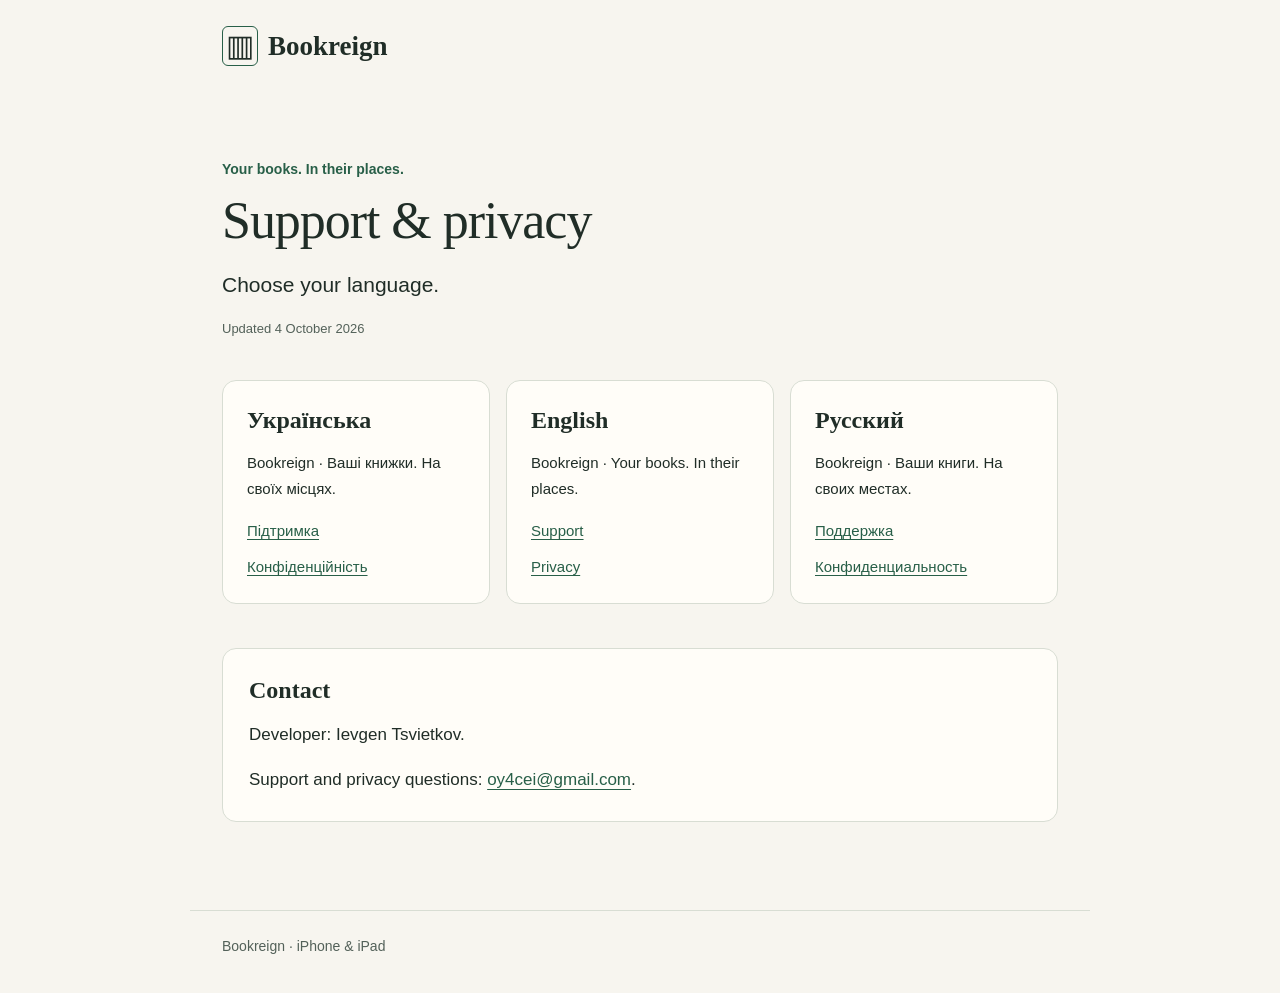
==== index.html @ b02b5311 "Publish Bookreign support and privacy pages" ====
<!doctype html>
<html lang="en"><head><meta charset="utf-8"><meta name="viewport" content="width=device-width, initial-scale=1"><meta name="color-scheme" content="light dark"><title>Bookreign · Support &amp; privacy</title><link rel="stylesheet" href="styles.css"></head><body><header class="site-header"><span class="brand"><span class="book-mark" aria-hidden="true">▥</span>Bookreign</span></header><main id="main"><div class="hero"><p class="eyebrow">Your books. In their places.</p><h1>Support &amp; privacy</h1><p class="lead">Choose your language.</p><p class="meta">Updated 4 October 2026</p></div><div class="language-cards"><section lang="uk"><h2>Українська</h2><p>Bookreign · Ваші книжки. На своїх місцях.</p><a href="support-uk.html">Підтримка</a><a href="privacy-uk.html">Конфіденційність</a></section><section lang="en"><h2>English</h2><p>Bookreign · Your books. In their places.</p><a href="support-en.html">Support</a><a href="privacy-en.html">Privacy</a></section><section lang="ru"><h2>Русский</h2><p>Bookreign · Ваши книги. На своих местах.</p><a href="support-ru.html">Поддержка</a><a href="privacy-ru.html">Конфиденциальность</a></section></div><section class="contact" id="contact"><h2>Contact</h2><p>Developer: Ievgen Tsvietkov.</p><p>Support and privacy questions: <a href="mailto:oy4cei@gmail.com">oy4cei@gmail.com</a>.</p></section></main><footer>Bookreign · iPhone &amp; iPad</footer></body></html>
---- styles.css ----
:root { color-scheme: light dark; --paper:#f7f5ef; --card:#fffdf8; --ink:#202d27; --muted:#536159; --forest:#285f48; --line:#d8ddd3; --notice:#fbefd3; --notice-ink:#614815; --focus:#ad5429; }
* { box-sizing:border-box; }
html { scroll-behavior:smooth; }
body { margin:0; background:var(--paper); color:var(--ink); font:17px/1.7 -apple-system,BlinkMacSystemFont,"Segoe UI",sans-serif; overflow-wrap:break-word; }
a { color:var(--forest); text-underline-offset:.22em; }
a:hover { text-decoration-thickness:2px; }
a:focus-visible,summary:focus-visible { outline:3px solid var(--focus); outline-offset:5px; border-radius:3px; }
.site-header,.page-nav,main,footer { max-width:900px; margin:auto; padding-inline:32px; }
.site-header { display:flex; justify-content:space-between; align-items:center; gap:20px; padding-block:26px 18px; }
.brand { display:inline-flex; align-items:center; gap:10px; font:700 27px/1.2 Georgia,serif; text-decoration:none; }
.book-mark { display:grid; place-items:center; width:36px; height:40px; border:1px solid var(--forest); border-radius:6px; font:30px/1 Georgia,serif; }
.languages { display:flex; flex-wrap:wrap; gap:8px 16px; font-size:14px; }
[aria-current="page"] { font-weight:700; }
.page-nav { display:flex; gap:26px; border-bottom:1px solid var(--line); padding-block:12px 20px; font-size:15px; }
main { padding-block:30px 54px; }
.draft { background:var(--notice); color:var(--notice-ink); border:1px solid #dac59c; padding:14px 18px; border-radius:10px; font-size:14px; line-height:1.6; }
.draft p { margin:3px 0 0; }
.hero { margin:44px 0 40px; }
.eyebrow { color:var(--forest); font-size:14px; font-weight:650; margin:0 0 10px; }
h1 { font:500 clamp(32px,5.7vw,52px)/1.13 Georgia,serif; letter-spacing:-.02em; margin:0 0 18px; }
h2 { font:600 24px/1.3 Georgia,serif; margin:0 0 14px; }
.lead { max-width:630px; font-size:21px; line-height:1.55; }
.meta { color:var(--muted); font-size:13px; }
section { margin:34px 0; }
p { margin:0 0 17px; }
section p:last-child { margin-bottom:0; }
.provider-links { padding-left:22px; margin-top:-15px; }
.contact { padding:26px; background:var(--card); border:1px solid var(--line); border-radius:14px; margin-top:44px; }
.faq details { border-top:1px solid var(--line); padding:20px 0; }
.faq details:last-child { border-bottom:1px solid var(--line); }
summary { cursor:pointer; color:var(--forest); font-weight:650; padding-right:10px; }
.faq p { margin:16px 0 0; }
footer { border-top:1px solid var(--line); padding-block:24px 34px; display:flex; justify-content:space-between; flex-wrap:wrap; gap:10px 26px; color:var(--muted); font-size:14px; }
.skip-link { position:absolute; top:-100px; left:16px; padding:10px 16px; z-index:10; background:var(--card); }
.skip-link:focus { top:8px; }
.language-cards { display:grid; grid-template-columns:repeat(3,minmax(0,1fr)); gap:16px; }
.language-cards section { margin:0; background:var(--card); border:1px solid var(--line); padding:24px; border-radius:14px; font-size:15px; }
.language-cards a { display:block; margin-top:10px; }
@media(max-width:620px) {
 .site-header,.page-nav,main,footer { padding-inline:22px; }
 .site-header { align-items:flex-start; flex-direction:column; gap:20px; }
 .languages { gap:20px; }
 .page-nav { gap:18px; flex-wrap:wrap; }
 .hero { margin-block:34px; }
 .lead { font-size:19px; }
 .contact { padding:22px; }
 .language-cards { grid-template-columns:1fr; }
}
@media(prefers-color-scheme:dark) {
 :root { --paper:#17241e; --card:#203229; --ink:#e8eee8; --muted:#b4c1b7; --forest:#a6d4b8; --line:#3d5145; --notice:#3a321e; --notice-ink:#f3daa0; --focus:#edb58a; }
 .draft { border-color:#6d5a31; }
}
@media(prefers-reduced-motion:reduce) { html { scroll-behavior:auto; } }
@media print { .draft,.languages,.page-nav,.skip-link { display:none; } body { font-size:11pt; color:#000; background:#fff; } .site-header,main,footer { max-width:none; padding:0; } a { color:inherit; } details { break-inside:avoid; } }
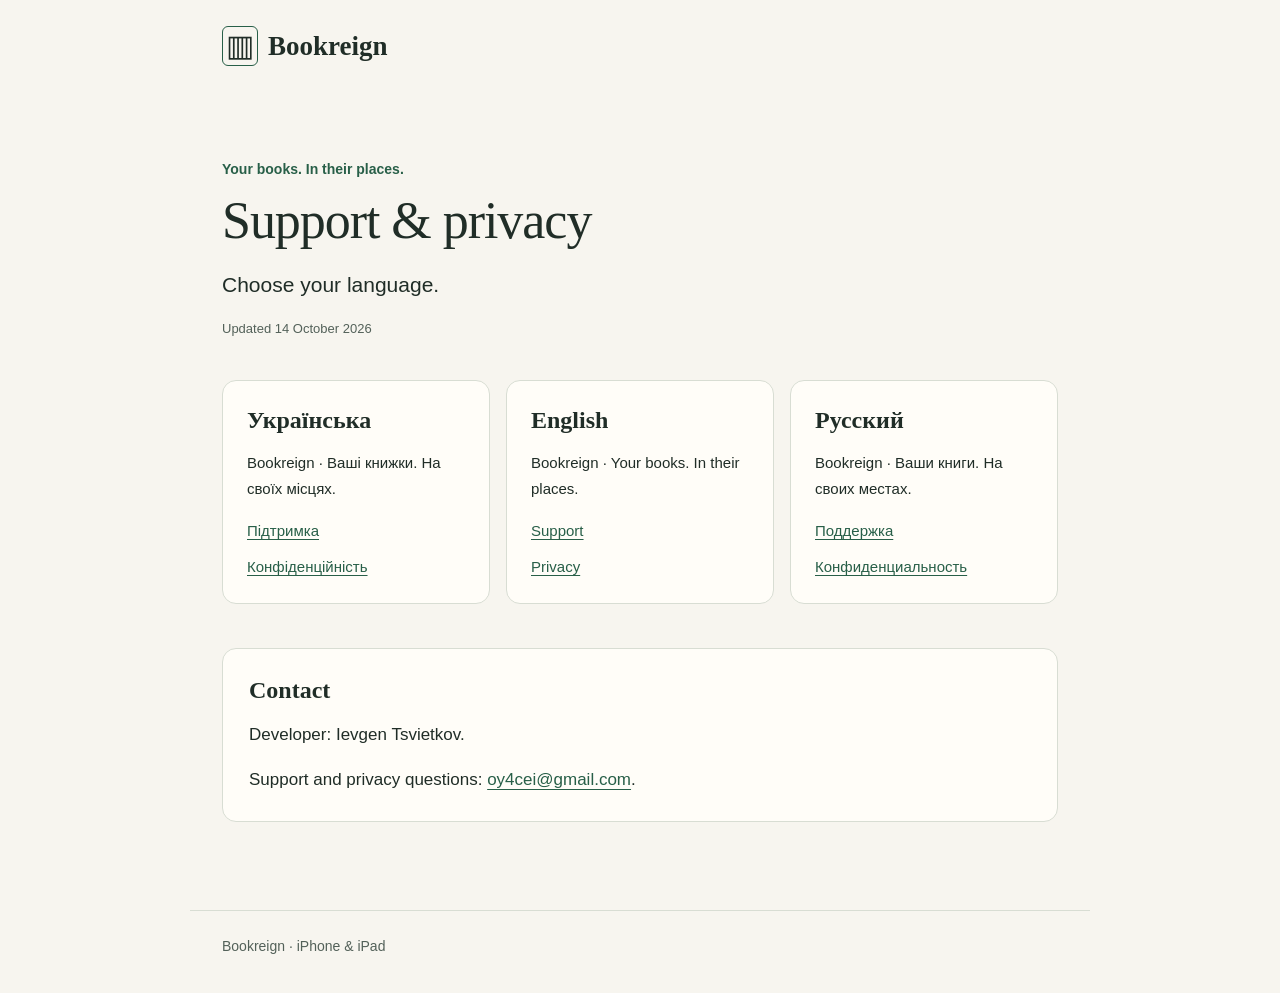
==== commit f434bca5: "Publish Bookreign support and privacy pages" ====
--- a/index.html
+++ b/index.html
@@ -1,2 +1,2 @@
 <!doctype html>
-<html lang="en"><head><meta charset="utf-8"><meta name="viewport" content="width=device-width, initial-scale=1"><meta name="color-scheme" content="light dark"><title>Bookreign · Support &amp; privacy</title><link rel="stylesheet" href="styles.css"></head><body><header class="site-header"><span class="brand"><span class="book-mark" aria-hidden="true">▥</span>Bookreign</span></header><main id="main"><div class="hero"><p class="eyebrow">Your books. In their places.</p><h1>Support &amp; privacy</h1><p class="lead">Choose your language.</p><p class="meta">Updated 4 October 2026</p></div><div class="language-cards"><section lang="uk"><h2>Українська</h2><p>Bookreign · Ваші книжки. На своїх місцях.</p><a href="support-uk.html">Підтримка</a><a href="privacy-uk.html">Конфіденційність</a></section><section lang="en"><h2>English</h2><p>Bookreign · Your books. In their places.</p><a href="support-en.html">Support</a><a href="privacy-en.html">Privacy</a></section><section lang="ru"><h2>Русский</h2><p>Bookreign · Ваши книги. На своих местах.</p><a href="support-ru.html">Поддержка</a><a href="privacy-ru.html">Конфиденциальность</a></section></div><section class="contact" id="contact"><h2>Contact</h2><p>Developer: Ievgen Tsvietkov.</p><p>Support and privacy questions: <a href="mailto:oy4cei@gmail.com">oy4cei@gmail.com</a>.</p></section></main><footer>Bookreign · iPhone &amp; iPad</footer></body></html>
+<html lang="en"><head><meta charset="utf-8"><meta name="viewport" content="width=device-width, initial-scale=1"><meta name="color-scheme" content="light dark"><title>Bookreign · Support &amp; privacy</title><link rel="stylesheet" href="styles.css"></head><body><header class="site-header"><span class="brand"><span class="book-mark" aria-hidden="true">▥</span>Bookreign</span></header><main id="main"><div class="hero"><p class="eyebrow">Your books. In their places.</p><h1>Support &amp; privacy</h1><p class="lead">Choose your language.</p><p class="meta">Updated 14 October 2026</p></div><div class="language-cards"><section lang="uk"><h2>Українська</h2><p>Bookreign · Ваші книжки. На своїх місцях.</p><a href="support-uk.html">Підтримка</a><a href="privacy-uk.html">Конфіденційність</a></section><section lang="en"><h2>English</h2><p>Bookreign · Your books. In their places.</p><a href="support-en.html">Support</a><a href="privacy-en.html">Privacy</a></section><section lang="ru"><h2>Русский</h2><p>Bookreign · Ваши книги. На своих местах.</p><a href="support-ru.html">Поддержка</a><a href="privacy-ru.html">Конфиденциальность</a></section></div><section class="contact" id="contact"><h2>Contact</h2><p>Developer: Ievgen Tsvietkov.</p><p>Support and privacy questions: <a href="mailto:oy4cei@gmail.com">oy4cei@gmail.com</a>.</p></section></main><footer>Bookreign · iPhone &amp; iPad</footer></body></html>
